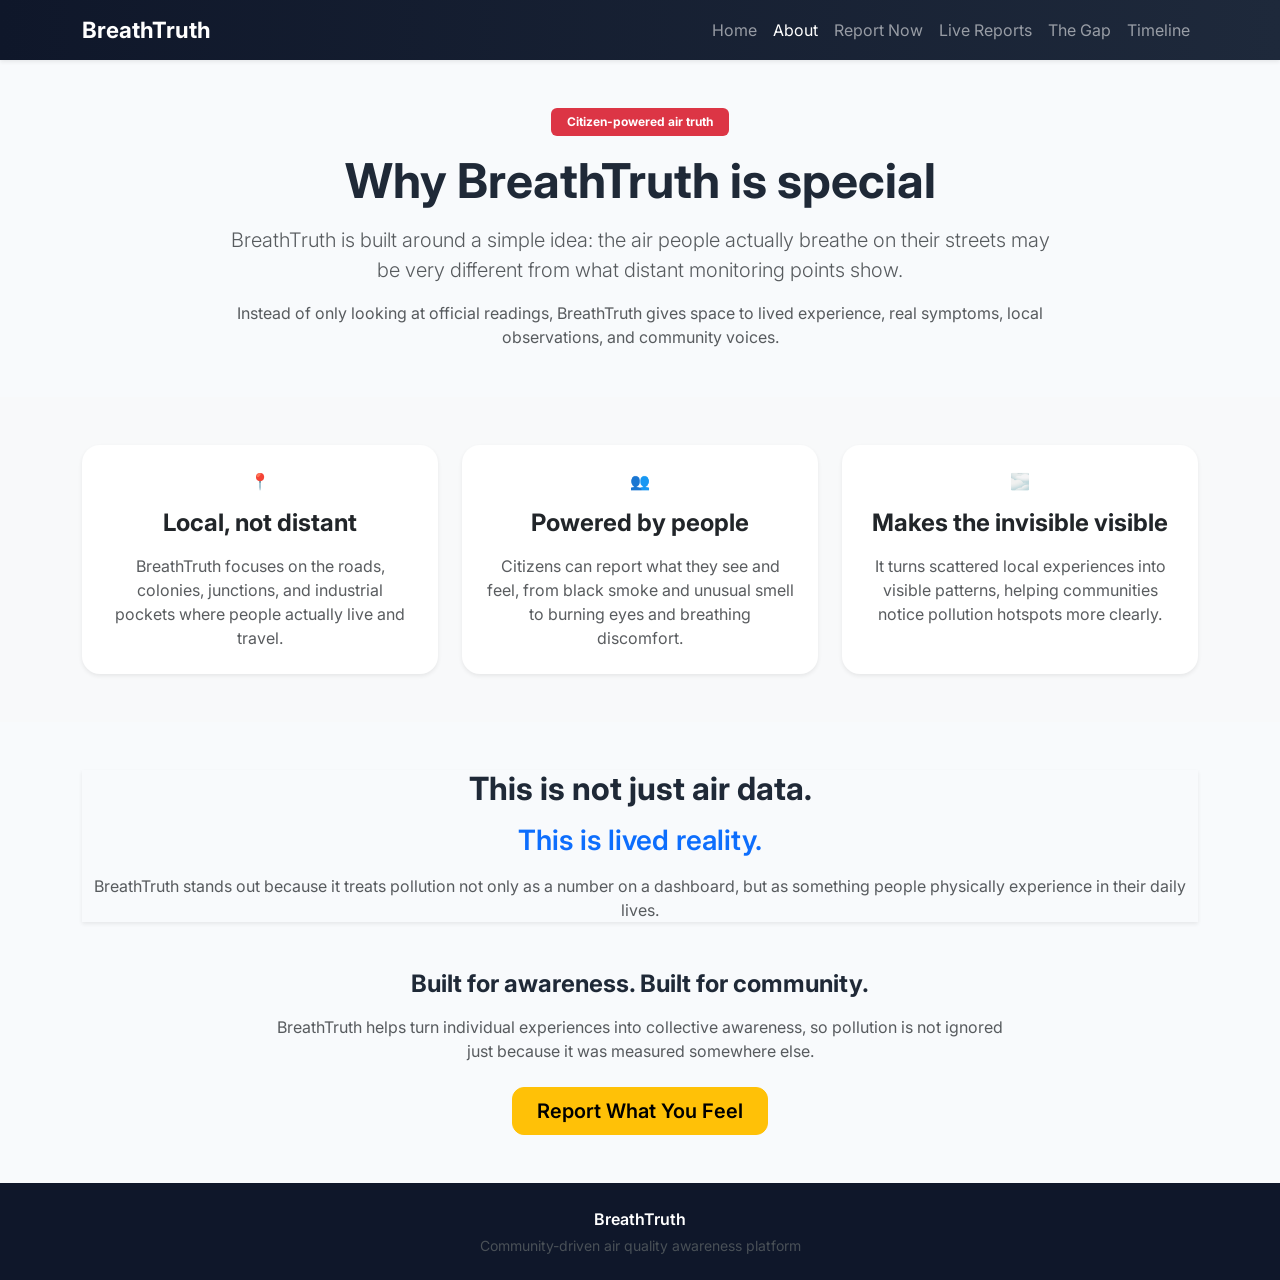
==== about.html @ f00112e6 "Initial frontend setup for BreathTruth" ====
<!DOCTYPE html>
<html lang="en">
<head>
  <meta charset="UTF-8" />
  <meta name="viewport" content="width=device-width, initial-scale=1.0" />
  <title>BreathTruth | About</title>
  <link rel="preconnect" href="https://fonts.googleapis.com">
  <link rel="preconnect" href="https://fonts.gstatic.com" crossorigin>
  <link href="https://fonts.googleapis.com/css2?family=Inter:wght@400;500;600;700;800&display=swap" rel="stylesheet">
  <link
    href="https://cdn.jsdelivr.net/npm/bootstrap@5.3.3/dist/css/bootstrap.min.css"
    rel="stylesheet"
  />
  <link rel="stylesheet" href="style.css" />
</head>
<body>

  <!-- Navbar -->
  <nav class="navbar navbar-expand-lg navbar-dark shadow-sm custom-navbar">
    <div class="container">
      <a class="navbar-brand fw-bold" href="index.html">BreathTruth</a>
      <button class="navbar-toggler" type="button" data-bs-toggle="collapse" data-bs-target="#navbarNav">
        <span class="navbar-toggler-icon"></span>
      </button>
      <div class="collapse navbar-collapse" id="navbarNav">
        <ul class="navbar-nav ms-auto align-items-lg-center">
          <li class="nav-item"><a class="nav-link" href="index.html">Home</a></li>
          <li class="nav-item"><a class="nav-link active" href="about.html">About</a></li>
          <li class="nav-item"><a class="nav-link" href="report.html">Report Now</a></li>
          <li class="nav-item"><a class="nav-link" href="reports.html">Live Reports</a></li>
          <li class="nav-item"><a class="nav-link" href="gap.html">The Gap</a></li>
          <li class="nav-item"><a class="nav-link" href="timeline.html">Timeline</a></li>
        </ul>
      </div>
    </div>
  </nav>

  <!-- Hero -->
  <section class="about-clean-hero py-5">
    <div class="container">
      <div class="row justify-content-center">
        <div class="col-lg-9 text-center">
          <span class="badge bg-danger px-3 py-2 mb-3">Citizen-powered air truth</span>
          <h1 class="fw-bold display-5 mb-3">Why BreathTruth is special</h1>
          <p class="lead text-muted mb-3">
            BreathTruth is built around a simple idea:
            the air people actually breathe on their streets may be very different from what distant monitoring points show.
          </p>
          <p class="text-muted mb-0">
            Instead of only looking at official readings, BreathTruth gives space to lived experience,
            real symptoms, local observations, and community voices.
          </p>
        </div>
      </div>
    </div>
  </section>

  <!-- Special Cards -->
  <section class="py-5 bg-light">
    <div class="container">
      <div class="row g-4">

        <div class="col-md-4">
          <div class="card shadow-sm border-0 h-100 about-special-card text-center">
            <div class="card-body p-4">
              <div class="about-special-icon mb-3">📍</div>
              <h4 class="fw-bold mb-3">Local, not distant</h4>
              <p class="text-muted mb-0">
                BreathTruth focuses on the roads, colonies, junctions, and industrial pockets where people actually live and travel.
              </p>
            </div>
          </div>
        </div>

        <div class="col-md-4">
          <div class="card shadow-sm border-0 h-100 about-special-card text-center">
            <div class="card-body p-4">
              <div class="about-special-icon mb-3">👥</div>
              <h4 class="fw-bold mb-3">Powered by people</h4>
              <p class="text-muted mb-0">
                Citizens can report what they see and feel, from black smoke and unusual smell to burning eyes and breathing discomfort.
              </p>
            </div>
          </div>
        </div>

        <div class="col-md-4">
          <div class="card shadow-sm border-0 h-100 about-special-card text-center">
            <div class="card-body p-4">
              <div class="about-special-icon mb-3">🌫️</div>
              <h4 class="fw-bold mb-3">Makes the invisible visible</h4>
              <p class="text-muted mb-0">
                It turns scattered local experiences into visible patterns, helping communities notice pollution hotspots more clearly.
              </p>
            </div>
          </div>
        </div>

      </div>
    </div>
  </section>

  <!-- Statement Section -->
  <section class="py-5">
    <div class="container">
      <div class="statement-box text-center shadow-sm">
        <h2 class="fw-bold mb-3">This is not just air data.</h2>
        <h3 class="fw-semibold text-primary mb-3">This is lived reality.</h3>
        <p class="text-muted mb-0 mx-auto statement-text">
          BreathTruth stands out because it treats pollution not only as a number on a dashboard,
          but as something people physically experience in their daily lives.
        </p>
      </div>
    </div>
  </section>

  <!-- Mini Closing -->
  <section class="pb-5">
    <div class="container">
      <div class="row justify-content-center">
        <div class="col-lg-8 text-center">
          <h4 class="fw-bold mb-3">Built for awareness. Built for community.</h4>
          <p class="text-muted mb-4">
            BreathTruth helps turn individual experiences into collective awareness,
            so pollution is not ignored just because it was measured somewhere else.
          </p>
          <a href="report.html" class="btn btn-warning btn-lg fw-semibold px-4">Report What You Feel</a>
        </div>
      </div>
    </div>
  </section>

  <!-- Footer -->
  <footer class="py-4 footer-dark">
    <div class="container text-center">
      <p class="mb-1 fw-semibold">BreathTruth</p>
      <p class="mb-0 small text-light-emphasis">
        Community-driven air quality awareness platform
      </p>
    </div>
  </footer>

  <script src="https://cdn.jsdelivr.net/npm/bootstrap@5.3.3/dist/js/bootstrap.bundle.min.js"></script>
</body>
</html>
---- style.css ----
* {
  margin: 0;
  padding: 0;
  box-sizing: border-box;
  font-family: 'Inter', sans-serif;
}

body {
  background-color: #f8fafc;
  color: #1f2937;
}

.custom-navbar {
  background: linear-gradient(90deg, #0f172a, #1e293b);
}

.navbar-brand {
  font-size: 1.4rem;
}

.hero-section {
  background: linear-gradient(135deg, #0f172a, #1d4ed8, #1e293b);
  padding: 80px 0;
}

.hero-card {
  background: rgba(255, 255, 255, 0.12);
  border-radius: 18px;
  backdrop-filter: blur(10px);
  border: 1px solid rgba(255, 255, 255, 0.2);
}

.live-badge {
  background-color: #ef4444;
  color: white;
  font-size: 0.9rem;
  padding: 10px 14px;
  border-radius: 999px;
}

.stat-card {
  border-radius: 18px;
}

.section-title h2 {
  font-size: 2rem;
}

.page-header {
  background: linear-gradient(135deg, #e0f2fe, #f8fafc);
  border-bottom: 1px solid #e5e7eb;
}

.heatmap-grid {
  display: grid;
  grid-template-columns: repeat(auto-fit, minmax(180px, 1fr));
  gap: 12px;
}

.zone {
  padding: 18px;
  border-radius: 14px;
  color: #111827;
  font-weight: 600;
  text-align: center;
}

.critical {
  background-color: #ef4444;
  color: white;
}

.danger {
  background-color: #f97316;
  color: white;
}

.moderate {
  background-color: #facc15;
  color: #111827;
}

.clean {
  background-color: #4ade80;
  color: #111827;
}

.legend {
  padding: 8px 14px;
  border-radius: 999px;
  font-weight: 600;
  font-size: 0.9rem;
}

.legend-critical {
  background-color: #ef4444;
  color: white;
}

.legend-danger {
  background-color: #f97316;
  color: white;
}

.legend-moderate {
  background-color: #facc15;
  color: #111827;
}

.legend-clean {
  background-color: #4ade80;
  color: #111827;
}

.report-card {
  border-radius: 18px;
  transition: transform 0.2s ease;
}

.report-card:hover {
  transform: translateY(-4px);
}

.footer-dark {
  background-color: #0f172a;
  color: white;
}

.error-message {
  color: #dc2626;
  font-size: 0.9rem;
  margin-top: 5px;
}

.success-message {
  color: #15803d;
  font-weight: 600;
}

.gap-box {
  border-radius: 16px;
}

.official-box {
  background-color: #e0f2fe;
}

.truth-box {
  background-color: #fee2e2;
}

.timeline-bar-chart {
  display: flex;
  align-items: flex-end;
  justify-content: space-between;
  gap: 12px;
  min-height: 220px;
  padding: 20px 0;
  overflow-x: auto;
}

.bar-wrapper {
  display: flex;
  flex-direction: column;
  align-items: center;
  min-width: 45px;
}

.bar {
  width: 36px;
  background: linear-gradient(to top, #1d4ed8, #60a5fa);
  border-radius: 10px 10px 0 0;
  margin-bottom: 10px;
}

.bar-wrapper span {
  font-size: 0.9rem;
  font-weight: 600;
  color: #475569;
}

.card {
  border-radius: 18px;
}

.btn-warning {
  border-radius: 12px;
}

.btn-dark,
.btn-outline-light {
  border-radius: 12px;
}

.form-control,
.form-select {
  border-radius: 12px;
  padding: 12px;
}

textarea.form-control {
  resize: none;
}

@media (max-width: 768px) {
  .hero-section {
    text-align: center;
  }

  .timeline-bar-chart {
    justify-content: flex-start;
  }
}
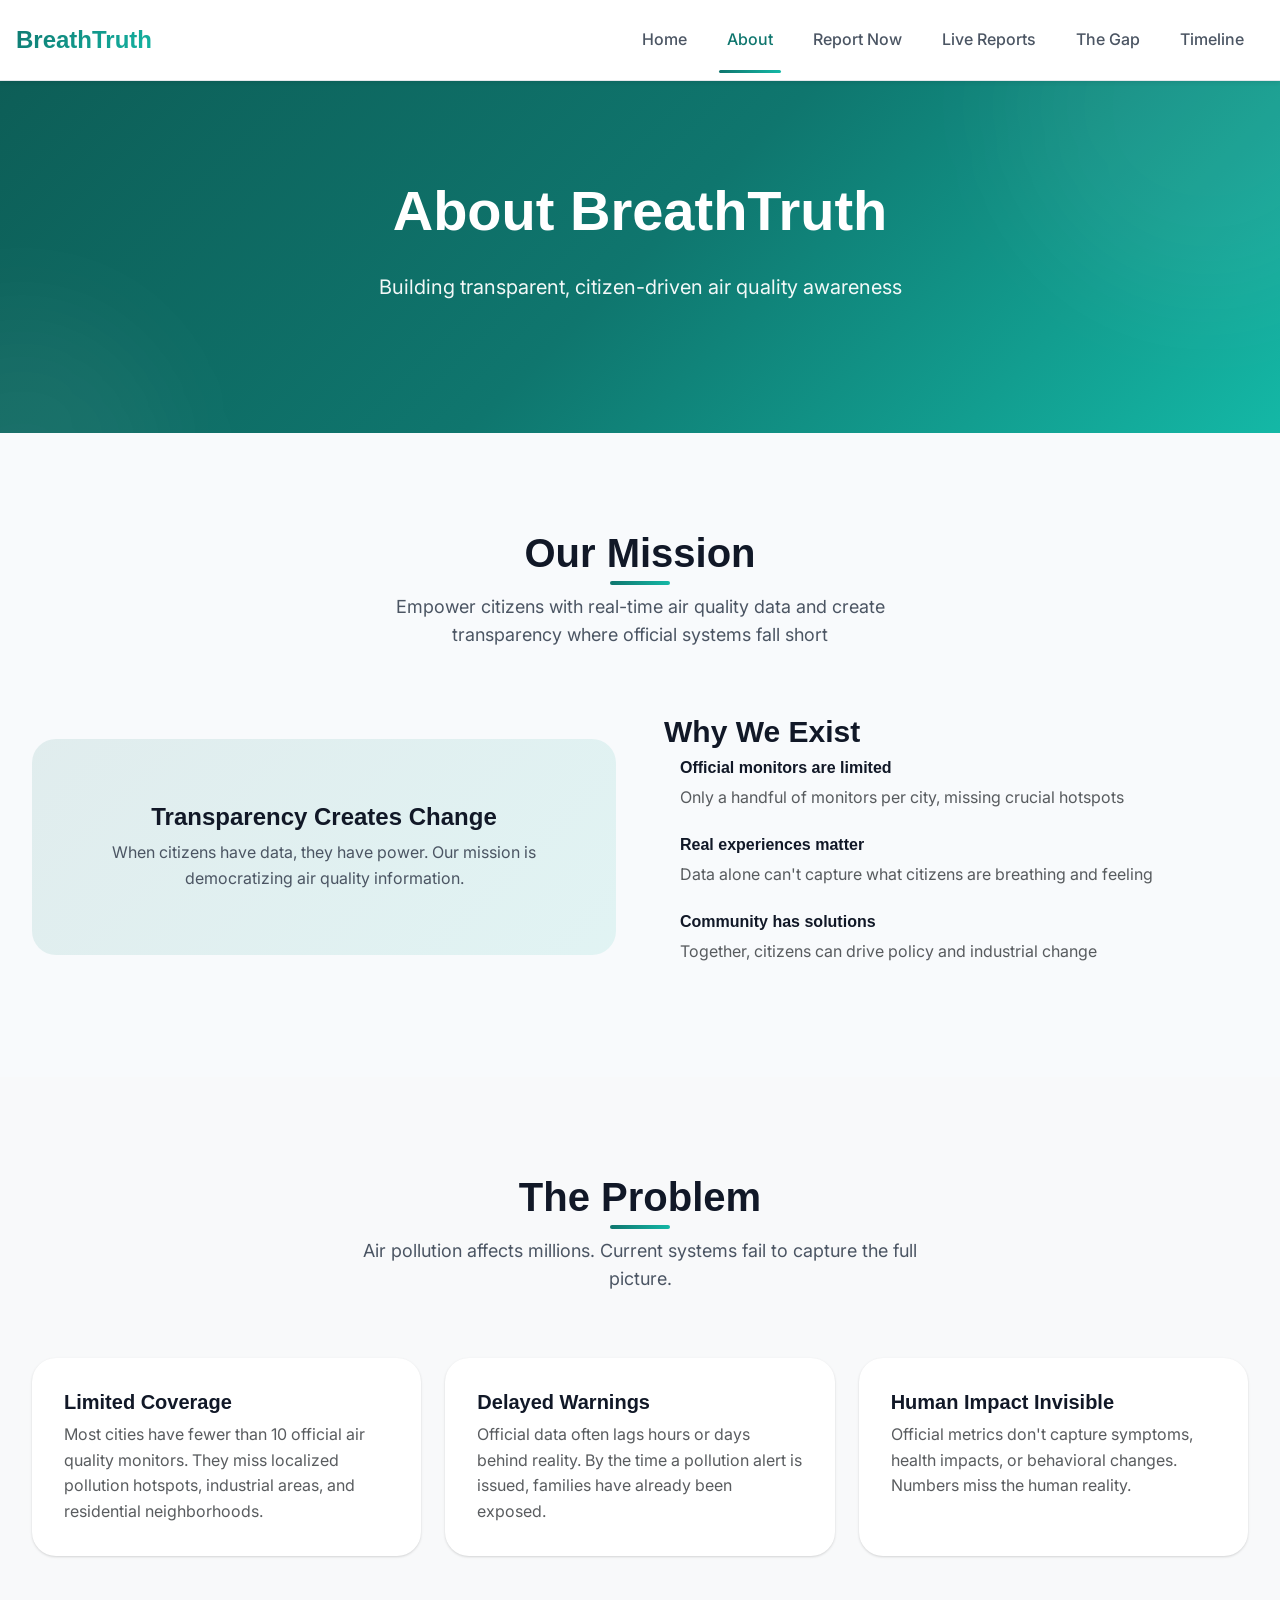
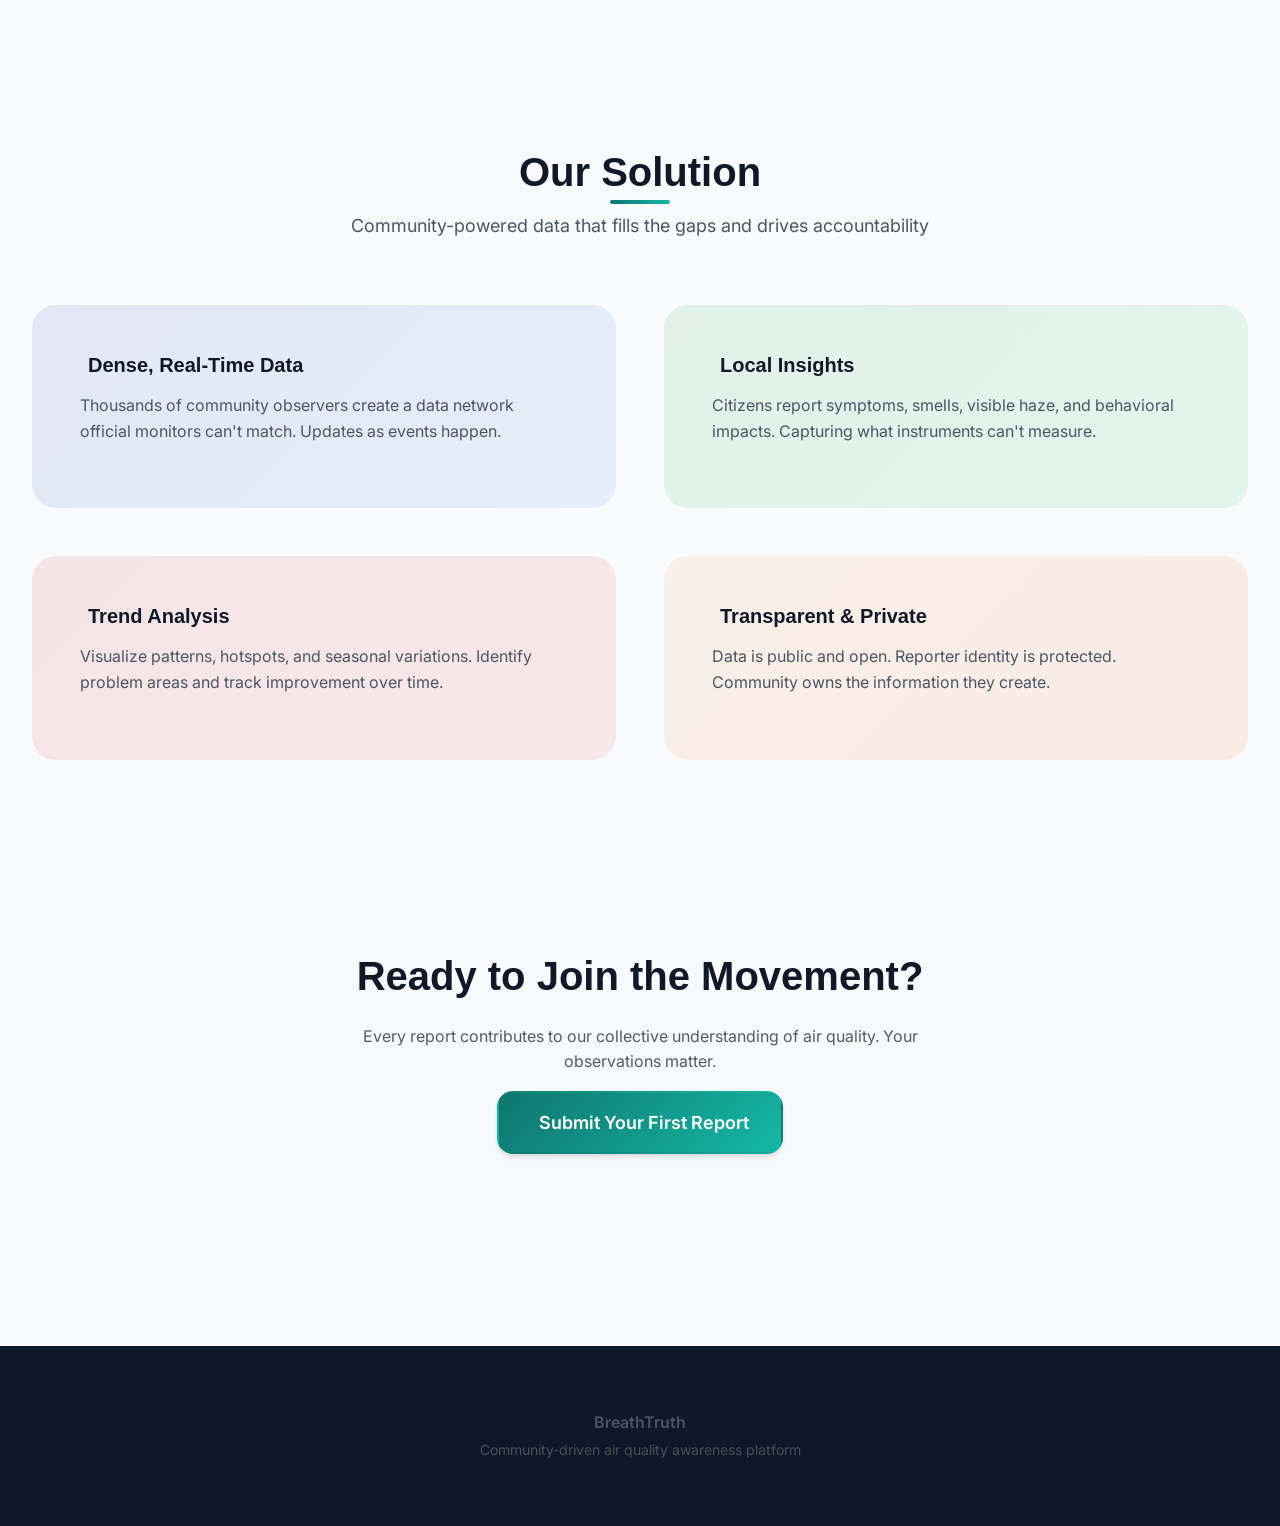
==== commit e1ba0a4e: "Updated frontend UI and added improvements" ====
--- a/about.html
+++ b/about.html
@@ -35,103 +35,118 @@
     </div>
   </nav>
 
-  <!-- Hero -->
-  <section class="about-clean-hero py-5">
+  <section class="hero">
+    <div class="container text-center">
+      <h1>About BreathTruth</h1>
+      <p class="hero-subtitle">Building transparent, citizen-driven air quality awareness</p>
+    </div>
+  </section>
+
+  <section>
     <div class="container">
-      <div class="row justify-content-center">
-        <div class="col-lg-9 text-center">
-          <span class="badge bg-danger px-3 py-2 mb-3">Citizen-powered air truth</span>
-          <h1 class="fw-bold display-5 mb-3">Why BreathTruth is special</h1>
-          <p class="lead text-muted mb-3">
-            BreathTruth is built around a simple idea:
-            the air people actually breathe on their streets may be very different from what distant monitoring points show.
-          </p>
-          <p class="text-muted mb-0">
-            Instead of only looking at official readings, BreathTruth gives space to lived experience,
-            real symptoms, local observations, and community voices.
-          </p>
+      <div class="section-title">
+        <h2>Our Mission</h2>
+        <p>Empower citizens with real-time air quality data and create transparency where official systems fall short</p>
+      </div>
+      <div class="row g-5 align-items-center">
+        <div class="col-lg-6">
+          <div style="background: linear-gradient(135deg, rgba(15, 118, 110, 0.1), rgba(20, 184, 166, 0.1)); border-radius: var(--radius-2xl); padding: var(--space-12); text-align: center;">
+            <div style="font-size: 3rem; margin-bottom: 1rem;"><i class="bi bi-lightbulb text-primary"></i></div>
+            <h4>Transparency Creates Change</h4>
+            <p>When citizens have data, they have power. Our mission is democratizing air quality information.</p>
+          </div>
+        </div>
+        <div class="col-lg-6">
+          <h3>Why We Exist</h3>
+          <ul class="list-unstyled">
+            <li class="mb-4"><div class="d-flex gap-3"><div style="color: var(--primary); font-size: 1.5rem;"><i class="bi bi-check-circle"></i></div><div><h6>Official monitors are limited</h6><p class="text-muted mb-0">Only a handful of monitors per city, missing crucial hotspots</p></div></div></li>
+            <li class="mb-4"><div class="d-flex gap-3"><div style="color: var(--primary); font-size: 1.5rem;"><i class="bi bi-check-circle"></i></div><div><h6>Real experiences matter</h6><p class="text-muted mb-0">Data alone can't capture what citizens are breathing and feeling</p></div></div></li>
+            <li><div class="d-flex gap-3"><div style="color: var(--primary); font-size: 1.5rem;"><i class="bi bi-check-circle"></i></div><div><h6>Community has solutions</h6><p class="text-muted mb-0">Together, citizens can drive policy and industrial change</p></div></div></li>
+          </ul>
         </div>
       </div>
     </div>
   </section>
 
-  <!-- Special Cards -->
-  <section class="py-5 bg-light">
+  <section class="bg-light">
     <div class="container">
+      <div class="section-title">
+        <h2>The Problem</h2>
+        <p>Air pollution affects millions. Current systems fail to capture the full picture.</p>
+      </div>
       <div class="row g-4">
-
         <div class="col-md-4">
-          <div class="card shadow-sm border-0 h-100 about-special-card text-center">
-            <div class="card-body p-4">
-              <div class="about-special-icon mb-3">📍</div>
-              <h4 class="fw-bold mb-3">Local, not distant</h4>
-              <p class="text-muted mb-0">
-                BreathTruth focuses on the roads, colonies, junctions, and industrial pockets where people actually live and travel.
-              </p>
+          <div class="card border-0 h-100">
+            <div class="card-body">
+              <h5>Limited Coverage</h5>
+              <p class="card-text text-muted">Most cities have fewer than 10 official air quality monitors. They miss localized pollution hotspots, industrial areas, and residential neighborhoods.</p>
             </div>
           </div>
         </div>
-
         <div class="col-md-4">
-          <div class="card shadow-sm border-0 h-100 about-special-card text-center">
-            <div class="card-body p-4">
-              <div class="about-special-icon mb-3">👥</div>
-              <h4 class="fw-bold mb-3">Powered by people</h4>
-              <p class="text-muted mb-0">
-                Citizens can report what they see and feel, from black smoke and unusual smell to burning eyes and breathing discomfort.
-              </p>
+          <div class="card border-0 h-100">
+            <div class="card-body">
+              <h5>Delayed Warnings</h5>
+              <p class="card-text text-muted">Official data often lags hours or days behind reality. By the time a pollution alert is issued, families have already been exposed.</p>
             </div>
           </div>
         </div>
-
         <div class="col-md-4">
-          <div class="card shadow-sm border-0 h-100 about-special-card text-center">
-            <div class="card-body p-4">
-              <div class="about-special-icon mb-3">🌫️</div>
-              <h4 class="fw-bold mb-3">Makes the invisible visible</h4>
-              <p class="text-muted mb-0">
-                It turns scattered local experiences into visible patterns, helping communities notice pollution hotspots more clearly.
-              </p>
+          <div class="card border-0 h-100">
+            <div class="card-body">
+              <h5>Human Impact Invisible</h5>
+              <p class="card-text text-muted">Official metrics don't capture symptoms, health impacts, or behavioral changes. Numbers miss the human reality.</p>
             </div>
           </div>
-        </div>
-
-      </div>
-    </div>
-  </section>
-
-  <!-- Statement Section -->
-  <section class="py-5">
-    <div class="container">
-      <div class="statement-box text-center shadow-sm">
-        <h2 class="fw-bold mb-3">This is not just air data.</h2>
-        <h3 class="fw-semibold text-primary mb-3">This is lived reality.</h3>
-        <p class="text-muted mb-0 mx-auto statement-text">
-          BreathTruth stands out because it treats pollution not only as a number on a dashboard,
-          but as something people physically experience in their daily lives.
-        </p>
-      </div>
-    </div>
-  </section>
-
-  <!-- Mini Closing -->
-  <section class="pb-5">
-    <div class="container">
-      <div class="row justify-content-center">
-        <div class="col-lg-8 text-center">
-          <h4 class="fw-bold mb-3">Built for awareness. Built for community.</h4>
-          <p class="text-muted mb-4">
-            BreathTruth helps turn individual experiences into collective awareness,
-            so pollution is not ignored just because it was measured somewhere else.
-          </p>
-          <a href="report.html" class="btn btn-warning btn-lg fw-semibold px-4">Report What You Feel</a>
         </div>
       </div>
     </div>
   </section>
 
-  <!-- Footer -->
-  <footer class="py-4 footer-dark">
+  <section>
+    <div class="container">
+      <div class="section-title">
+        <h2>Our Solution</h2>
+        <p>Community-powered data that fills the gaps and drives accountability</p>
+      </div>
+      <div class="row g-5">
+        <div class="col-lg-6">
+          <div style="background: linear-gradient(135deg, rgba(30, 64, 175, 0.1), rgba(59, 130, 246, 0.1)); border-radius: var(--radius-2xl); padding: var(--space-12);">
+            <h5 class="mb-3"><i class="bi bi-map text-secondary" style="margin-right: 0.5rem;"></i> Dense, Real-Time Data</h5>
+            <p>Thousands of community observers create a data network official monitors can't match. Updates as events happen.</p>
+          </div>
+        </div>
+        <div class="col-lg-6">
+          <div style="background: linear-gradient(135deg, rgba(22, 163, 74, 0.1), rgba(34, 197, 94, 0.1)); border-radius: var(--radius-2xl); padding: var(--space-12);">
+            <h5 class="mb-3"><i class="bi bi-people text-success" style="margin-right: 0.5rem;"></i> Local Insights</h5>
+            <p>Citizens report symptoms, smells, visible haze, and behavioral impacts. Capturing what instruments can't measure.</p>
+          </div>
+        </div>
+        <div class="col-lg-6">
+          <div style="background: linear-gradient(135deg, rgba(220, 38, 38, 0.1), rgba(239, 68, 68, 0.1)); border-radius: var(--radius-2xl); padding: var(--space-12);">
+            <h5 class="mb-3"><i class="bi bi-graph-up text-danger" style="margin-right: 0.5rem;"></i> Trend Analysis</h5>
+            <p>Visualize patterns, hotspots, and seasonal variations. Identify problem areas and track improvement over time.</p>
+          </div>
+        </div>
+        <div class="col-lg-6">
+          <div style="background: linear-gradient(135deg, rgba(251, 146, 60, 0.1), rgba(249, 115, 22, 0.1)); border-radius: var(--radius-2xl); padding: var(--space-12);">
+            <h5 class="mb-3"><i class="bi bi-shield-lock text-warning" style="margin-right: 0.5rem;"></i> Transparent & Private</h5>
+            <p>Data is public and open. Reporter identity is protected. Community owns the information they create.</p>
+          </div>
+        </div>
+      </div>
+    </div>
+  </section>
+
+  <section class="bg-light">
+    <div class="container text-center">
+      <h2 class="mb-4">Ready to Join the Movement?</h2>
+      <p class="text-muted mb-6" style="max-width: 600px; margin-left: auto; margin-right: auto;">Every report contributes to our collective understanding of air quality. Your observations matter.</p>
+      <a href="report.html" class="btn btn-lg btn-primary"><i class="bi bi-lightning-fill"></i> Submit Your First Report</a>
+    </div>
+  </section>
+
+  <footer>
     <div class="container text-center">
       <p class="mb-1 fw-semibold">BreathTruth</p>
       <p class="mb-0 small text-light-emphasis">
--- a/style.css
+++ b/style.css
@@ -1,213 +1,1035 @@
+/* ============================================================================
+   BREATHTRUTH - PREMIUM CIVIC-TECH DESIGN SYSTEM
+   ============================================================================ */
+
+/* ============================================================================
+   DESIGN SYSTEM - CSS VARIABLES
+   ============================================================================ */
+
+:root {
+  /* Primary Colors - Air Quality & Environmental */
+  --primary: #0f766e;           /* Teal - Trust, Environmental */
+  --primary-dark: #0d5e57;
+  --primary-light: #14b8a6;
+  --primary-lighter: #ccfbf1;
+  
+  --secondary: #1e40af;         /* Blue - Sky, Data */
+  --secondary-dark: #1e3a8a;
+  --secondary-light: #3b82f6;
+  
+  --accent: #dc2626;            /* Red - Alert, Danger */
+  --accent-orange: #ea580c;
+  --accent-yellow: #eab308;
+  --accent-green: #16a34a;
+  
+  /* Status Colors */
+  --status-critical: #dc2626;
+  --status-danger: #ea580c;
+  --status-moderate: #eab308;
+  --status-clean: #16a34a;
+  
+  /* Neutrals */
+  --gray-50: #f9fafb;
+  --gray-100: #f3f4f6;
+  --gray-200: #e5e7eb;
+  --gray-300: #d1d5db;
+  --gray-400: #9ca3af;
+  --gray-500: #6b7280;
+  --gray-600: #4b5563;
+  --gray-700: #374151;
+  --gray-800: #1f2937;
+  --gray-900: #111827;
+  
+  /* Backgrounds */
+  --bg-primary: #ffffff;
+  --bg-secondary: #f8fafc;
+  --bg-tertiary: #f1f5f9;
+  --bg-dark: #0f172a;
+  
+  /* Typography */
+  --font-family-base: 'Inter', -apple-system, BlinkMacSystemFont, 'Segoe UI', sans-serif;
+  --font-family-heading: 'Poppins', -apple-system, BlinkMacSystemFont, 'Segoe UI', sans-serif;
+  
+  /* Spacing Scale */
+  --space-1: 0.25rem;
+  --space-2: 0.5rem;
+  --space-3: 0.75rem;
+  --space-4: 1rem;
+  --space-6: 1.5rem;
+  --space-8: 2rem;
+  --space-10: 2.5rem;
+  --space-12: 3rem;
+  --space-16: 4rem;
+  --space-24: 6rem;
+  --space-32: 8rem;
+  
+  /* Border Radius */
+  --radius-sm: 0.375rem;
+  --radius-md: 0.5rem;
+  --radius-lg: 0.75rem;
+  --radius-xl: 1rem;
+  --radius-2xl: 1.5rem;
+  --radius-3xl: 2rem;
+  
+  /* Shadows */
+  --shadow-xs: 0 1px 2px 0 rgba(0, 0, 0, 0.05);
+  --shadow-sm: 0 1px 3px 0 rgba(0, 0, 0, 0.1), 0 1px 2px 0 rgba(0, 0, 0, 0.06);
+  --shadow-md: 0 4px 6px -1px rgba(0, 0, 0, 0.1), 0 2px 4px -1px rgba(0, 0, 0, 0.06);
+  --shadow-lg: 0 10px 15px -3px rgba(0, 0, 0, 0.1), 0 4px 6px -2px rgba(0, 0, 0, 0.05);
+  --shadow-xl: 0 20px 25px -5px rgba(0, 0, 0, 0.1), 0 10px 10px -5px rgba(0, 0, 0, 0.04);
+  
+  /* Transitions */
+  --transition-fast: 150ms cubic-bezier(0.4, 0, 0.2, 1);
+  --transition-base: 200ms cubic-bezier(0.4, 0, 0.2, 1);
+  --transition-slow: 300ms cubic-bezier(0.4, 0, 0.2, 1);
+}
+
+/* ============================================================================
+   GLOBAL STYLES
+   ============================================================================ */
+
 * {
   margin: 0;
   padding: 0;
   box-sizing: border-box;
-  font-family: 'Inter', sans-serif;
+}
+
+html {
+  scroll-behavior: smooth;
 }
 
 body {
-  background-color: #f8fafc;
-  color: #1f2937;
-}
-
-.custom-navbar {
-  background: linear-gradient(90deg, #0f172a, #1e293b);
+  font-family: var(--font-family-base);
+  background-color: var(--bg-secondary);
+  color: var(--gray-600);
+  line-height: 1.6;
+  -webkit-font-smoothing: antialiased;
+  -moz-osx-font-smoothing: grayscale;
+}
+
+/* ============================================================================
+   TYPOGRAPHY
+   ============================================================================ */
+
+h1, h2, h3, h4, h5, h6 {
+  font-family: var(--font-family-heading);
+  font-weight: 700;
+  color: var(--gray-900);
+  line-height: 1.2;
+}
+
+h1 { font-size: clamp(2rem, 5vw, 3.5rem); }
+h2 { font-size: clamp(1.75rem, 4vw, 2.5rem); }
+h3 { font-size: 1.875rem; }
+h4 { font-size: 1.5rem; }
+h5 { font-size: 1.25rem; }
+h6 { font-size: 1rem; }
+
+p {
+  color: var(--gray-600);
+  font-size: 1rem;
+  line-height: 1.6;
+}
+
+a {
+  color: var(--primary);
+  text-decoration: none;
+  transition: color var(--transition-base);
+}
+
+a:hover {
+  color: var(--primary-dark);
+}
+
+/* ============================================================================
+   NAVBAR
+   ============================================================================ */
+
+.navbar {
+  background: var(--bg-primary);
+  border-bottom: 1px solid var(--gray-200);
+  padding: var(--space-4) 0;
+  position: sticky;
+  top: 0;
+  z-index: 1000;
+  box-shadow: var(--shadow-sm);
+  transition: all var(--transition-base);
+}
+
+.navbar:hover {
+  box-shadow: var(--shadow-md);
 }
 
 .navbar-brand {
-  font-size: 1.4rem;
-}
-
-.hero-section {
-  background: linear-gradient(135deg, #0f172a, #1d4ed8, #1e293b);
-  padding: 80px 0;
-}
-
-.hero-card {
-  background: rgba(255, 255, 255, 0.12);
-  border-radius: 18px;
-  backdrop-filter: blur(10px);
-  border: 1px solid rgba(255, 255, 255, 0.2);
-}
-
-.live-badge {
-  background-color: #ef4444;
+  font-family: var(--font-family-heading);
+  font-size: 1.5rem;
+  font-weight: 800;
+  background: linear-gradient(135deg, var(--primary), var(--primary-light));
+  -webkit-background-clip: text;
+  -webkit-text-fill-color: transparent;
+  background-clip: text;
+  display: flex;
+  align-items: center;
+  gap: var(--space-2);
+}
+
+.navbar-brand:hover {
+  color: var(--primary);
+  -webkit-text-fill-color: var(--primary);
+}
+
+.navbar-nav .nav-link {
+  color: var(--gray-600) !important;
+  font-weight: 500;
+  font-size: 1rem;
+  margin: 0 var(--space-3);
+  position: relative;
+  transition: color var(--transition-base);
+}
+
+.navbar-nav .nav-link:hover,
+.navbar-nav .nav-link.active {
+  color: var(--primary) !important;
+}
+
+.navbar-nav .nav-link.active::after {
+  content: '';
+  position: absolute;
+  bottom: -12px;
+  left: 0;
+  right: 0;
+  height: 3px;
+  background: linear-gradient(90deg, var(--primary), var(--primary-light));
+  border-radius: var(--radius-md);
+}
+
+.navbar-toggler {
+  border: none;
+  color: var(--primary);
+}
+
+.navbar-toggler:focus {
+  box-shadow: 0 0 0 3px rgba(15, 118, 110, 0.1);
+  outline: none;
+}
+
+/* ============================================================================
+   BUTTONS
+   ============================================================================ */
+
+.btn {
+  font-family: var(--font-family-base);
+  font-weight: 600;
+  font-size: 1rem;
+  padding: var(--space-3) var(--space-6);
+  border-radius: var(--radius-lg);
+  border: 2px solid transparent;
+  transition: all var(--transition-base);
+  cursor: pointer;
+  display: inline-flex;
+  align-items: center;
+  gap: var(--space-2);
+  text-decoration: none;
+}
+
+.btn:focus-visible {
+  outline: 3px solid var(--primary);
+  outline-offset: 2px;
+}
+
+.btn-primary {
+  background: linear-gradient(135deg, var(--primary), var(--primary-light));
   color: white;
-  font-size: 0.9rem;
-  padding: 10px 14px;
-  border-radius: 999px;
-}
+  box-shadow: var(--shadow-md);
+}
+
+.btn-primary:hover {
+  background: linear-gradient(135deg, var(--primary-dark), var(--primary));
+  box-shadow: var(--shadow-lg);
+  transform: translateY(-2px);
+}
+
+.btn-secondary {
+  background: linear-gradient(135deg, var(--secondary), var(--secondary-light));
+  color: white;
+  box-shadow: var(--shadow-md);
+}
+
+.btn-secondary:hover {
+  background: linear-gradient(135deg, var(--secondary-dark), var(--secondary));
+  box-shadow: var(--shadow-lg);
+  transform: translateY(-2px);
+}
+
+.btn-outline-primary {
+  color: var(--primary);
+  border-color: var(--primary);
+  background: transparent;
+}
+
+.btn-outline-primary:hover {
+  background: var(--primary-lighter);
+  border-color: var(--primary);
+}
+
+.btn-success {
+  background: var(--status-clean);
+  color: white;
+  box-shadow: var(--shadow-md);
+}
+
+.btn-success:hover {
+  background: #15803d;
+  box-shadow: var(--shadow-lg);
+  transform: translateY(-2px);
+}
+
+.btn-danger {
+  background: var(--status-critical);
+  color: white;
+  box-shadow: var(--shadow-md);
+}
+
+.btn-danger:hover {
+  background: #b91c1c;
+  box-shadow: var(--shadow-lg);
+  transform: translateY(-2px);
+}
+
+.btn-sm {
+  padding: var(--space-2) var(--space-4);
+  font-size: 0.875rem;
+}
+
+.btn-lg {
+  padding: var(--space-4) var(--space-8);
+  font-size: 1.125rem;
+  border-radius: var(--radius-xl);
+}
+
+.btn:disabled {
+  opacity: 0.6;
+  cursor: not-allowed;
+}
+
+/* ============================================================================
+   CARDS
+   ============================================================================ */
+
+.card {
+  border: 1px solid var(--gray-200);
+  border-radius: var(--radius-2xl);
+  box-shadow: var(--shadow-sm);
+  background: var(--bg-primary);
+  transition: all var(--transition-base);
+  overflow: hidden;
+}
+
+.card:hover {
+  box-shadow: var(--shadow-lg);
+  border-color: var(--gray-300);
+  transform: translateY(-4px);
+}
+
+.card-body {
+  padding: var(--space-8);
+}
+
+.card-header {
+  background: var(--gray-50);
+  border-bottom: 1px solid var(--gray-200);
+  padding: var(--space-6) var(--space-8);
+  font-weight: 600;
+  color: var(--gray-900);
+}
+
+.card-title {
+  font-size: var(--heading-h4);
+  margin-bottom: var(--space-4);
+  color: var(--gray-900);
+}
+
+/* ============================================================================
+   STAT CARDS
+   ============================================================================ */
 
 .stat-card {
-  border-radius: 18px;
-}
-
-.section-title h2 {
-  font-size: 2rem;
-}
-
-.page-header {
-  background: linear-gradient(135deg, #e0f2fe, #f8fafc);
-  border-bottom: 1px solid #e5e7eb;
-}
-
-.heatmap-grid {
-  display: grid;
-  grid-template-columns: repeat(auto-fit, minmax(180px, 1fr));
-  gap: 12px;
-}
-
-.zone {
-  padding: 18px;
-  border-radius: 14px;
-  color: #111827;
+  background: var(--bg-primary);
+  border: 1px solid var(--gray-200);
+  border-radius: var(--radius-2xl);
+  padding: var(--space-8);
+  text-align: center;
+  box-shadow: var(--shadow-sm);
+  transition: all var(--transition-base);
+  position: relative;
+  overflow: hidden;
+}
+
+.stat-card::before {
+  content: '';
+  position: absolute;
+  top: 0;
+  left: 0;
+  right: 0;
+  height: 4px;
+  background: linear-gradient(90deg, var(--primary), var(--secondary));
+}
+
+.stat-card:hover {
+  box-shadow: var(--shadow-lg);
+  transform: translateY(-4px);
+}
+
+.stat-card-icon {
+  font-size: 2.5rem;
+  margin-bottom: var(--space-4);
+  color: var(--primary);
+}
+
+.stat-card-value {
+  font-size: 2.5rem;
+  font-weight: 800;
+  color: var(--gray-900);
+  margin-bottom: var(--space-2);
+}
+
+.stat-card-label {
+  font-size: 0.875rem;
+  color: var(--gray-500);
   font-weight: 600;
-  text-align: center;
-}
-
-.critical {
-  background-color: #ef4444;
+  text-transform: uppercase;
+  letter-spacing: 0.5px;
+}
+
+/* ============================================================================
+   BADGES & CHIPS
+   ============================================================================ */
+
+.badge {
+  display: inline-flex;
+  align-items: center;
+  gap: var(--space-2);
+  padding: var(--space-2) var(--space-4);
+  border-radius: var(--radius-md);
+  font-size: 0.75rem;
+  font-weight: 700;
+  text-transform: uppercase;
+  letter-spacing: 0.5px;
+}
+
+.badge-critical {
+  background: rgba(220, 38, 38, 0.1);
+  color: var(--status-critical);
+}
+
+.badge-danger {
+  background: rgba(234, 88, 12, 0.1);
+  color: var(--accent-orange);
+}
+
+.badge-moderate {
+  background: rgba(234, 179, 8, 0.1);
+  color: var(--accent-yellow);
+}
+
+.badge-clean {
+  background: rgba(22, 163, 74, 0.1);
+  color: var(--status-clean);
+}
+
+.badge-info {
+  background: rgba(59, 130, 246, 0.1);
+  color: var(--secondary-light);
+}
+
+.chip {
+  display: inline-flex;
+  align-items: center;
+  gap: var(--space-2);
+  padding: var(--space-3) var(--space-6);
+  border-radius: var(--radius-3xl);
+  background: var(--gray-100);
+  color: var(--gray-700);
+  font-size: 1rem;
+  font-weight: 500;
+  border: 1px solid var(--gray-200);
+  transition: all var(--transition-base);
+  cursor: pointer;
+}
+
+.chip:hover {
+  background: var(--gray-200);
+  border-color: var(--gray-300);
+}
+
+.chip.active {
+  background: linear-gradient(135deg, var(--primary), var(--primary-light));
   color: white;
-}
-
-.danger {
-  background-color: #f97316;
-  color: white;
-}
-
-.moderate {
-  background-color: #facc15;
-  color: #111827;
-}
-
-.clean {
-  background-color: #4ade80;
-  color: #111827;
-}
-
-.legend {
-  padding: 8px 14px;
-  border-radius: 999px;
+  border-color: var(--primary);
+}
+
+/* ============================================================================
+   FORMS
+   ============================================================================ */
+
+.form-group {
+  margin-bottom: var(--space-8);
+}
+
+.form-label {
   font-weight: 600;
-  font-size: 0.9rem;
-}
-
-.legend-critical {
-  background-color: #ef4444;
-  color: white;
-}
-
-.legend-danger {
-  background-color: #f97316;
-  color: white;
-}
-
-.legend-moderate {
-  background-color: #facc15;
-  color: #111827;
-}
-
-.legend-clean {
-  background-color: #4ade80;
-  color: #111827;
-}
-
-.report-card {
-  border-radius: 18px;
-  transition: transform 0.2s ease;
-}
-
-.report-card:hover {
-  transform: translateY(-4px);
-}
-
-.footer-dark {
-  background-color: #0f172a;
-  color: white;
-}
-
-.error-message {
-  color: #dc2626;
-  font-size: 0.9rem;
-  margin-top: 5px;
-}
-
-.success-message {
-  color: #15803d;
-  font-weight: 600;
-}
-
-.gap-box {
-  border-radius: 16px;
-}
-
-.official-box {
-  background-color: #e0f2fe;
-}
-
-.truth-box {
-  background-color: #fee2e2;
-}
-
-.timeline-bar-chart {
-  display: flex;
-  align-items: flex-end;
-  justify-content: space-between;
-  gap: 12px;
-  min-height: 220px;
-  padding: 20px 0;
-  overflow-x: auto;
-}
-
-.bar-wrapper {
-  display: flex;
-  flex-direction: column;
-  align-items: center;
-  min-width: 45px;
-}
-
-.bar {
-  width: 36px;
-  background: linear-gradient(to top, #1d4ed8, #60a5fa);
-  border-radius: 10px 10px 0 0;
-  margin-bottom: 10px;
-}
-
-.bar-wrapper span {
-  font-size: 0.9rem;
-  font-weight: 600;
-  color: #475569;
-}
-
-.card {
-  border-radius: 18px;
-}
-
-.btn-warning {
-  border-radius: 12px;
-}
-
-.btn-dark,
-.btn-outline-light {
-  border-radius: 12px;
+  color: var(--gray-900);
+  margin-bottom: var(--space-3);
+  font-size: 1rem;
+  display: block;
 }
 
 .form-control,
 .form-select {
-  border-radius: 12px;
-  padding: 12px;
-}
-
-textarea.form-control {
-  resize: none;
-}
+  border: 1px solid var(--gray-300);
+  border-radius: var(--radius-lg);
+  padding: var(--space-3) var(--space-4);
+  font-size: 1rem;
+  font-family: var(--font-family-base);
+  transition: all var(--transition-base);
+  background: var(--bg-primary);
+}
+
+.form-control:focus,
+.form-select:focus {
+  border-color: var(--primary);
+  box-shadow: 0 0 0 3px rgba(15, 118, 110, 0.1);
+  outline: none;
+}
+
+.form-control:disabled,
+.form-select:disabled {
+  background: var(--gray-100);
+  color: var(--gray-500);
+  cursor: not-allowed;
+}
+
+.form-control.is-invalid,
+.form-select.is-invalid {
+  border-color: var(--status-critical);
+  box-shadow: 0 0 0 3px rgba(220, 38, 38, 0.1);
+}
+
+.invalid-feedback {
+  color: var(--status-critical);
+  font-size: 0.875rem;
+  margin-top: var(--space-2);
+  display: block;
+  font-weight: 500;
+}
+
+.form-text {
+  color: var(--gray-500);
+  font-size: 0.875rem;
+  margin-top: var(--space-2);
+}
+
+.form-check-input {
+  width: 1.25rem;
+  height: 1.25rem;
+  border: 1px solid var(--gray-300);
+  border-radius: var(--radius-md);
+  cursor: pointer;
+  transition: all var(--transition-base);
+}
+
+.form-check-input:checked {
+  background-color: var(--primary);
+  border-color: var(--primary);
+}
+
+.form-check-input:focus {
+  box-shadow: 0 0 0 3px rgba(15, 118, 110, 0.1);
+  outline: none;
+}
+
+/* ============================================================================
+   SECTIONS & CONTAINERS
+   ============================================================================ */
+
+section {
+  padding: var(--space-24) var(--space-4);
+}
+
+.section-title {
+  text-align: center;
+  margin-bottom: var(--space-16);
+}
+
+.section-title h2 {
+  margin-bottom: var(--space-4);
+  position: relative;
+  display: inline-block;
+}
+
+.section-title h2::after {
+  content: '';
+  position: absolute;
+  bottom: -8px;
+  left: 50%;
+  transform: translateX(-50%);
+  width: 60px;
+  height: 4px;
+  background: linear-gradient(90deg, var(--primary), var(--primary-light));
+  border-radius: var(--radius-md);
+}
+
+.section-title p {
+  font-size: 1.125rem;
+  color: var(--gray-600);
+  max-width: 600px;
+  margin: 0 auto;
+}
+
+.container {
+  max-width: 1280px;
+  margin: 0 auto;
+  padding: 0 var(--space-4);
+}
+
+/* ============================================================================
+   HERO SECTION
+   ============================================================================ */
+
+.hero {
+  background: linear-gradient(135deg, var(--primary-dark), var(--primary), var(--primary-light));
+  color: white;
+  padding: var(--space-24) var(--space-4);
+  text-align: center;
+  position: relative;
+  overflow: hidden;
+}
+
+.hero::before {
+  content: '';
+  position: absolute;
+  top: -50%;
+  right: -10%;
+  width: 400px;
+  height: 400px;
+  background: rgba(255, 255, 255, 0.05);
+  border-radius: 50%;
+  filter: blur(60px);
+}
+
+.hero::after {
+  content: '';
+  position: absolute;
+  bottom: -50%;
+  left: -10%;
+  width: 300px;
+  height: 300px;
+  background: rgba(255, 255, 255, 0.05);
+  border-radius: 50%;
+  filter: blur(60px);
+}
+
+.hero h1 {
+  color: white;
+  margin-bottom: var(--space-6);
+  font-size: clamp(2rem, 6vw, 3.5rem);
+  position: relative;
+  z-index: 1;
+}
+
+.hero-subtitle {
+  font-size: 1.25rem;
+  color: rgba(255, 255, 255, 0.95);
+  margin-bottom: var(--space-8);
+  max-width: 700px;
+  margin-left: auto;
+  margin-right: auto;
+  position: relative;
+  z-index: 1;
+  line-height: 1.8;
+}
+
+.hero-cta {
+  display: flex;
+  gap: var(--space-4);
+  justify-content: center;
+  flex-wrap: wrap;
+  margin-top: var(--space-12);
+  position: relative;
+  z-index: 1;
+}
+
+/* ============================================================================
+   HEATMAP SECTION
+   ============================================================================ */
+
+.heatmap-shell {
+  background: linear-gradient(145deg, #f8fffe 0%, #eefbf9 100%);
+  border: 1px solid var(--gray-200);
+  border-radius: var(--radius-2xl);
+  padding: var(--space-4);
+  box-shadow: var(--shadow-md);
+}
+
+.map-canvas {
+  position: relative;
+  min-height: 420px;
+  border-radius: var(--radius-xl);
+  background: radial-gradient(circle at 20% 20%, rgba(20, 184, 166, 0.18), transparent 34%),
+              radial-gradient(circle at 70% 35%, rgba(30, 64, 175, 0.12), transparent 38%),
+              linear-gradient(160deg, #ecfeff 0%, #f8fafc 100%);
+  overflow: hidden;
+}
+
+.map-grid {
+  position: absolute;
+  inset: 0;
+  background-image: linear-gradient(rgba(15, 118, 110, 0.1) 1px, transparent 1px),
+                    linear-gradient(90deg, rgba(15, 118, 110, 0.1) 1px, transparent 1px);
+  background-size: 56px 56px;
+  opacity: 0.45;
+}
+
+.map-marker {
+  position: absolute;
+  border: none;
+  border-radius: 999px;
+  width: 14px;
+  height: 14px;
+  padding: 0;
+  transform: translate(-50%, -50%);
+  box-shadow: 0 0 0 6px rgba(255, 255, 255, 0.9), 0 6px 18px rgba(0, 0, 0, 0.12);
+  cursor: default;
+}
+
+.map-marker span {
+  position: absolute;
+  top: 18px;
+  left: 50%;
+  transform: translateX(-50%);
+  font-size: 0.75rem;
+  font-weight: 600;
+  color: var(--gray-800);
+  background: rgba(255, 255, 255, 0.92);
+  border: 1px solid var(--gray-200);
+  border-radius: var(--radius-md);
+  padding: 2px 8px;
+  white-space: nowrap;
+}
+
+.marker-severe {
+  background: var(--status-critical);
+}
+
+.marker-moderate {
+  background: var(--accent-orange);
+}
+
+.marker-low {
+  background: var(--status-clean);
+}
+
+.hotspot-list {
+  list-style: none;
+  display: grid;
+  gap: var(--space-3);
+}
+
+.hotspot-list li {
+  display: flex;
+  align-items: center;
+  gap: var(--space-2);
+  color: var(--gray-700);
+  font-size: 0.94rem;
+  font-weight: 500;
+}
+
+.dot {
+  width: 10px;
+  height: 10px;
+  border-radius: 50%;
+  flex: 0 0 10px;
+}
+
+.dot-severe {
+  background: var(--status-critical);
+}
+
+.dot-moderate {
+  background: var(--accent-orange);
+}
+
+.dot-low {
+  background: var(--status-clean);
+}
+
+/* ============================================================================
+   FOOTER
+   ============================================================================ */
+
+footer {
+  background: var(--bg-dark);
+  color: var(--gray-100);
+  padding: var(--space-16) var(--space-4);
+  margin-top: var(--space-24);
+}
+
+.footer-content {
+  display: grid;
+  grid-template-columns: repeat(auto-fit, minmax(250px, 1fr));
+  gap: var(--space-12);
+  margin-bottom: var(--space-12);
+}
+
+.footer-section h4 {
+  color: white;
+  margin-bottom: var(--space-6);
+  font-size: 1rem;
+}
+
+.footer-section ul {
+  list-style: none;
+}
+
+.footer-section li {
+  margin-bottom: var(--space-3);
+}
+
+.footer-section a {
+  color: var(--gray-300);
+  transition: color var(--transition-base);
+}
+
+.footer-section a:hover {
+  color: white;
+}
+
+.footer-bottom {
+  border-top: 1px solid var(--gray-700);
+  padding-top: var(--space-8);
+  text-align: center;
+  color: var(--gray-400);
+  font-size: 0.875rem;
+}
+
+/* ============================================================================
+   TABLES
+   ============================================================================ */
+
+.table {
+  color: var(--gray-700);
+  border-collapse: collapse;
+}
+
+.table thead {
+  background: var(--gray-50);
+  font-weight: 600;
+}
+
+.table th {
+  border: none;
+  padding: var(--space-4);
+  color: var(--gray-900);
+  font-size: 0.875rem;
+  text-transform: uppercase;
+  letter-spacing: 0.5px;
+}
+
+.table td {
+  border-color: var(--gray-200);
+  padding: var(--space-4);
+  font-size: 0.875rem;
+}
+
+.table tbody tr {
+  transition: background-color var(--transition-base);
+}
+
+.table tbody tr:hover {
+  background-color: var(--gray-50);
+}
+
+/* ============================================================================
+   MODALS & ALERTS
+   ============================================================================ */
+
+.modal-content {
+  border: none;
+  border-radius: var(--radius-2xl);
+  box-shadow: var(--shadow-xl);
+}
+
+.modal-header {
+  border-bottom: 1px solid var(--gray-200);
+  background: var(--gray-50);
+}
+
+.modal-header .btn-close {
+  outline: none;
+}
+
+.alert {
+  border: none;
+  border-radius: var(--radius-lg);
+  padding: var(--space-4) var(--space-6);
+}
+
+.alert-success {
+  background: rgba(22, 163, 74, 0.1);
+  color: var(--status-clean);
+}
+
+.alert-danger {
+  background: rgba(220, 38, 38, 0.1);
+  color: var(--status-critical);
+}
+
+.alert-warning {
+  background: rgba(234, 88, 12, 0.1);
+  color: var(--accent-orange);
+}
+
+.alert-info {
+  background: rgba(59, 130, 246, 0.1);
+  color: var(--secondary-light);
+}
+
+/* ============================================================================
+   ANIMATIONS
+   ============================================================================ */
+
+@keyframes fadeInUp {
+  from {
+    opacity: 0;
+    transform: translateY(20px);
+  }
+  to {
+    opacity: 1;
+    transform: translateY(0);
+  }
+}
+
+@keyframes slideIn {
+  from {
+    opacity: 0;
+    transform: translateX(-20px);
+  }
+  to {
+    opacity: 1;
+    transform: translateX(0);
+  }
+}
+
+@keyframes pulse {
+  0%, 100% { opacity: 1; }
+  50% { opacity: 0.5; }
+}
+
+@keyframes countUp {
+  from { transform: translateY(10px); opacity: 0; }
+  to { transform: translateY(0); opacity: 1; }
+}
+
+.fade-in-up {
+  animation: fadeInUp 0.6s ease-out;
+}
+
+.slide-in {
+  animation: slideIn 0.6s ease-out;
+}
+
+.animate-pulse {
+  animation: pulse 2s cubic-bezier(0.4, 0, 0.6, 1) infinite;
+}
+
+/* ============================================================================
+   UTILITY CLASSES
+   ============================================================================ */
+
+.text-center { text-align: center; }
+.text-primary { color: var(--primary); }
+.text-secondary { color: var(--secondary); }
+.text-danger { color: var(--status-critical); }
+.text-success { color: var(--status-clean); }
+.text-muted { color: var(--gray-500); }
+
+.bg-primary { background: var(--primary); }
+.bg-secondary { background: var(--secondary); }
+.bg-light { background: var(--bg-secondary); }
+.bg-dark { background: var(--bg-dark); }
+
+.mt-4 { margin-top: var(--space-4); }
+.mt-8 { margin-top: var(--space-8); }
+.mb-4 { margin-bottom: var(--space-4); }
+.mb-8 { margin-bottom: var(--space-8); }
+.my-4 { margin-top: var(--space-4); margin-bottom: var(--space-4); }
+.my-8 { margin-top: var(--space-8); margin-bottom: var(--space-8); }
+
+.p-4 { padding: var(--space-4); }
+.p-8 { padding: var(--space-8); }
+.px-4 { padding-left: var(--space-4); padding-right: var(--space-4); }
+.py-4 { padding-top: var(--space-4); padding-bottom: var(--space-4); }
+
+.rounded { border-radius: var(--radius-lg); }
+.rounded-lg { border-radius: var(--radius-2xl); }
+.shadow { box-shadow: var(--shadow-md); }
+.shadow-lg { box-shadow: var(--shadow-lg); }
+
+.flex { display: flex; }
+.grid { display: grid; }
+.gap-4 { gap: var(--space-4); }
+
+.opacity-50 { opacity: 0.5; }
+.opacity-75 { opacity: 0.75; }
+
+.cursor-pointer { cursor: pointer; }
+.cursor-not-allowed { cursor: not-allowed; }
+
+/* ============================================================================
+   RESPONSIVE DESIGN
+   ============================================================================ */
 
 @media (max-width: 768px) {
-  .hero-section {
-    text-align: center;
-  }
-
-  .timeline-bar-chart {
-    justify-content: flex-start;
+  section {
+    padding: var(--space-12) var(--space-4);
+  }
+  
+  h1 { font-size: 2rem; }
+  h2 { font-size: 1.5rem; }
+  h3 { font-size: 1.25rem; }
+  
+  .hero {
+    padding: var(--space-16) var(--space-4);
+  }
+  
+  .hero-cta {
+    flex-direction: column;
+  }
+  
+  .navbar-nav .nav-link {
+    margin: var(--space-2) 0;
+  }
+  
+  .stat-card {
+    padding: var(--space-6);
+  }
+  
+  .footer-content {
+    grid-template-columns: 1fr;
+  }
+  
+  .card-body {
+    padding: var(--space-6);
+  }
+
+  .map-canvas {
+    min-height: 330px;
+  }
+
+  .map-marker span {
+    font-size: 0.68rem;
+    max-width: 84px;
+    overflow: hidden;
+    text-overflow: ellipsis;
   }
 }
